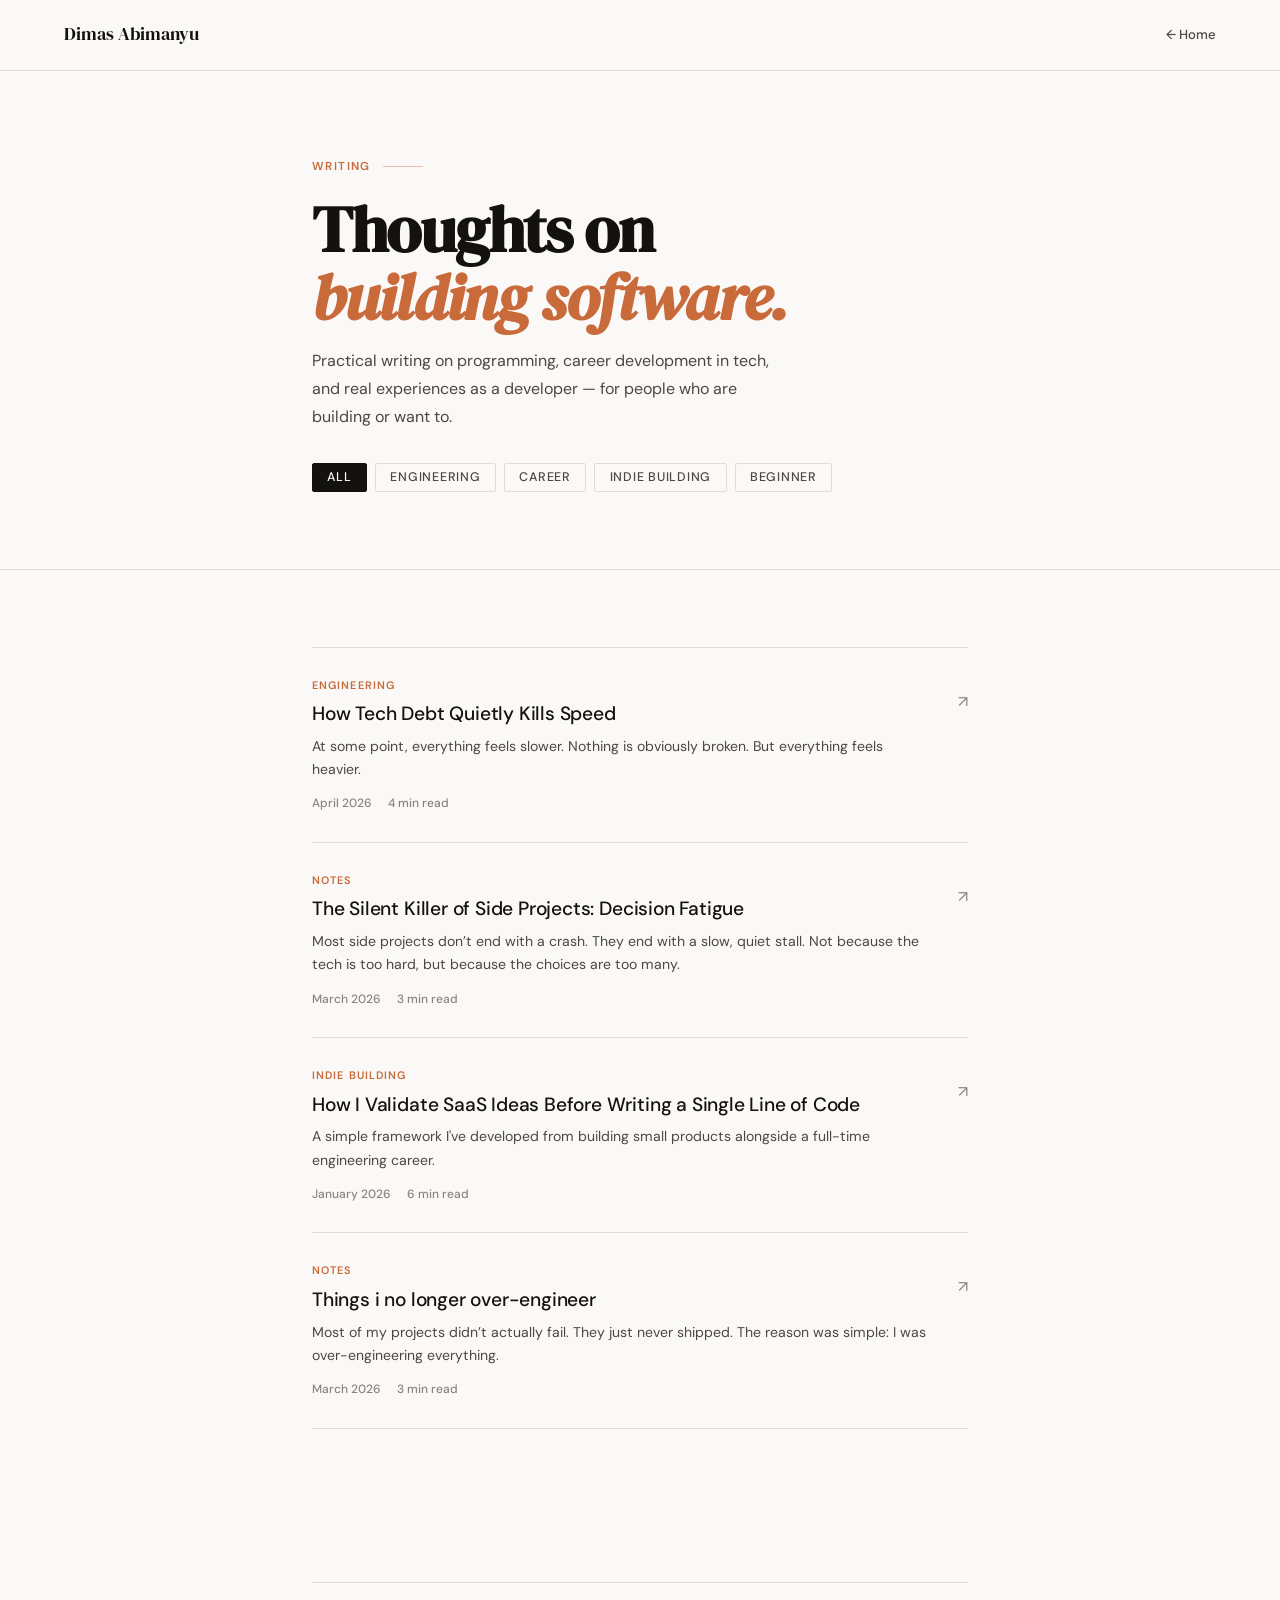
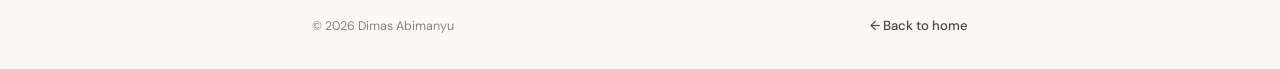
==== blog/index.html @ 1266502e "fixed folder structure for better slug for production" ====
<!doctype html>
<html lang="en">
  <head>
    <meta charset="UTF-8" />
    <meta name="viewport" content="width=device-width, initial-scale=1.0" />
    <title>Writing — Dimas Abimanyu</title>
    <link rel="preconnect" href="https://fonts.googleapis.com" />
    <link rel="preconnect" href="https://fonts.gstatic.com" crossorigin />
    <link
      href="https://fonts.googleapis.com/css2?family=DM+Serif+Display:ital@0;1&family=DM+Sans:ital,opsz,wght@0,9..40,300;0,9..40,400;0,9..40,500;1,9..40,300&display=swap"
      rel="stylesheet"
    />
    <style>
      *,
      *::before,
      *::after {
        box-sizing: border-box;
        margin: 0;
        padding: 0;
      }
      :root {
        --ink: #141210;
        --ink-muted: #4a4744;
        --ink-faint: #8a8480;
        --paper: #faf9f7;
        --paper-warm: #f2f0ec;
        --accent: #c96a3a;
        --accent-light: #f5ede7;
        --border: #e0ddd8;
        --font-display: "DM Serif Display", Georgia, serif;
        --font-body: "DM Sans", system-ui, sans-serif;
        --max-w: 720px;
        --gap: clamp(2.5rem, 6vw, 5rem);
      }
      html {
        scroll-behavior: smooth;
      }
      body {
        background: var(--paper);
        color: var(--ink);
        font-family: var(--font-body);
        font-size: 1rem;
        line-height: 1.7;
        font-weight: 400;
        -webkit-font-smoothing: antialiased;
      }
      ::-webkit-scrollbar {
        width: 4px;
      }
      ::-webkit-scrollbar-track {
        background: var(--paper);
      }
      ::-webkit-scrollbar-thumb {
        background: var(--ink-faint);
        border-radius: 2px;
      }

      nav {
        position: fixed;
        top: 0;
        left: 0;
        right: 0;
        z-index: 100;
        display: flex;
        align-items: center;
        justify-content: space-between;
        padding: 1.25rem clamp(1.5rem, 6vw, 4rem);
        background: rgba(250, 249, 247, 0.92);
        backdrop-filter: blur(12px);
        border-bottom: 1px solid var(--border);
      }
      .nav-logo {
        font-family: var(--font-display);
        font-size: 1.1rem;
        color: var(--ink);
        text-decoration: none;
      }
      .nav-back {
        font-size: 0.82rem;
        font-weight: 500;
        color: var(--ink-muted);
        text-decoration: none;
        display: flex;
        align-items: center;
        gap: 0.4rem;
        transition: color 0.2s;
      }
      .nav-back:hover {
        color: var(--accent);
      }

      .container {
        max-width: var(--max-w);
        margin: 0 auto;
        padding: 0 clamp(1.5rem, 6vw, 2rem);
      }

      /* PAGE HEADER */
      .page-header {
        padding-top: calc(var(--gap) + 5rem);
        padding-bottom: var(--gap);
        border-bottom: 1px solid var(--border);
      }
      .page-eyebrow {
        font-size: 0.72rem;
        font-weight: 600;
        letter-spacing: 0.12em;
        text-transform: uppercase;
        color: var(--accent);
        margin-bottom: 1.25rem;
        display: flex;
        align-items: center;
        gap: 0.75rem;
      }
      .page-eyebrow::after {
        content: "";
        display: block;
        height: 1px;
        width: 40px;
        background: var(--accent);
        opacity: 0.4;
      }
      .page-title {
        font-family: var(--font-display);
        font-size: clamp(2.5rem, 7vw, 4rem);
        line-height: 1.05;
        letter-spacing: -0.02em;
        color: var(--ink);
        margin-bottom: 1rem;
      }
      .page-title em {
        font-style: italic;
        color: var(--accent);
      }
      .page-sub {
        font-size: 1rem;
        color: var(--ink-muted);
        max-width: 480px;
        line-height: 1.75;
      }

      /* FILTER TABS */
      .filter-row {
        display: flex;
        gap: 0.5rem;
        flex-wrap: wrap;
        padding: 2rem 0 0;
      }
      .filter-btn {
        font-size: 0.78rem;
        font-weight: 500;
        letter-spacing: 0.06em;
        text-transform: uppercase;
        padding: 0.35rem 0.9rem;
        border: 1px solid var(--border);
        background: transparent;
        color: var(--ink-muted);
        border-radius: 2px;
        cursor: pointer;
        transition: all 0.2s;
        font-family: var(--font-body);
      }
      .filter-btn:hover,
      .filter-btn.active {
        background: var(--ink);
        color: var(--paper);
        border-color: var(--ink);
      }

      /* ARTICLE LIST */
      .articles {
        padding: var(--gap) 0;
      }
      .article-item {
        display: grid;
        grid-template-columns: 1fr auto;
        gap: 1.5rem;
        align-items: start;
        padding: 1.75rem 0;
        border-bottom: 1px solid var(--border);
        text-decoration: none;
        color: inherit;
      }
      .article-item:first-child {
        border-top: 1px solid var(--border);
      }
      .article-tag {
        font-size: 0.68rem;
        font-weight: 600;
        letter-spacing: 0.1em;
        text-transform: uppercase;
        color: var(--accent);
        margin-bottom: 0.5rem;
      }
      .article-title {
        font-size: 1.2rem;
        font-weight: 500;
        line-height: 1.3;
        color: var(--ink);
        margin-bottom: 0.5rem;
        letter-spacing: -0.01em;
        transition: color 0.2s;
      }
      .article-item:hover .article-title {
        color: var(--accent);
      }
      .article-excerpt {
        font-size: 0.88rem;
        color: var(--ink-muted);
        line-height: 1.65;
        margin-bottom: 0.75rem;
      }
      .article-meta {
        font-size: 0.75rem;
        color: var(--ink-faint);
        font-weight: 500;
        display: flex;
        gap: 1rem;
      }
      .article-arrow {
        font-size: 1rem;
        color: var(--ink-faint);
        padding-top: 0.75rem;
        transition:
          transform 0.2s,
          color 0.2s;
        flex-shrink: 0;
      }
      .article-item:hover .article-arrow {
        transform: translate(3px, -3px);
        color: var(--accent);
      }

      footer {
        padding: 2rem 0;
        display: flex;
        align-items: center;
        justify-content: space-between;
        border-top: 1px solid var(--border);
        margin-top: var(--gap);
      }
      .footer-copy {
        font-size: 0.78rem;
        color: var(--ink-faint);
      }

      @media (max-width: 520px) {
        .article-arrow {
          display: none;
        }
        .article-item {
          grid-template-columns: 1fr;
        }
      }
    </style>
  </head>
  <body>
    <nav>
      <a href="index.html" class="nav-logo">Dimas Abimanyu</a>
      <a href="index.html" class="nav-back">← Home</a>
    </nav>

    <div class="page-header">
      <div class="container">
        <p class="page-eyebrow">Writing</p>
        <h1 class="page-title">Thoughts on<br /><em>building software.</em></h1>
        <p class="page-sub">
          Practical writing on programming, career development in tech, and real
          experiences as a developer — for people who are building or want to.
        </p>
        <div class="filter-row">
          <button
            class="filter-btn active"
            onclick="filterArticles('all', this)"
          >
            All
          </button>
          <button
            class="filter-btn"
            onclick="filterArticles('Engineering', this)"
          >
            Engineering
          </button>
          <button class="filter-btn" onclick="filterArticles('Career', this)">
            Career
          </button>
          <button
            class="filter-btn"
            onclick="filterArticles('Indie Building', this)"
          >
            Indie Building
          </button>
          <button class="filter-btn" onclick="filterArticles('Beginner', this)">
            Beginner
          </button>
        </div>
      </div>
    </div>

    <div class="container">
      <div class="articles" id="article-list">
        <!--
        =====================================================================
        HOW TO ADD A NEW ARTICLE:
        1. Duplicate the <a class="article-item"> block below.
        2. Update: href, data-tag, .article-tag, .article-title,
                   .article-excerpt, date, and read time.
        3. Create the matching article HTML file (copy article-template.html).
        4. Add the new entry at the TOP of this list (newest first).
        =====================================================================
      -->

        <a
          href="../articles/how-tech-debt-quietly-kills-speed"
          class="article-item"
          data-tag="Engineering"
        >
          <div>
            <p class="article-tag">Engineering</p>
            <p class="article-title">How Tech Debt Quietly Kills Speed</p>
            <p class="article-excerpt">
              At some point, everything feels slower. Nothing is obviously
              broken. But everything feels heavier.
            </p>
            <div class="article-meta">
              <span>April 2026</span>
              <span>4 min read</span>
            </div>
          </div>
          <span class="article-arrow">↗</span>
        </a>

        <a
          href="../articles/the-silent-killer-of-side-projects"
          class="article-item"
          data-tag="Notes"
        >
          <div>
            <p class="article-tag">Notes</p>
            <p class="article-title">
              The Silent Killer of Side Projects: Decision Fatigue
            </p>
            <p class="article-excerpt">
              Most side projects don’t end with a crash. They end with a slow,
              quiet stall. Not because the tech is too hard, but because the
              choices are too many.
            </p>
            <div class="article-meta">
              <span>March 2026</span>
              <span>3 min read</span>
            </div>
          </div>
          <span class="article-arrow">↗</span>
        </a>

        <a
          href="article-validate-saas"
          class="article-item"
          data-tag="Indie Building"
        >
          <div>
            <p class="article-tag">Indie Building</p>
            <p class="article-title">
              How I Validate SaaS Ideas Before Writing a Single Line of Code
            </p>
            <p class="article-excerpt">
              A simple framework I've developed from building small products
              alongside a full-time engineering career.
            </p>
            <div class="article-meta">
              <span>January 2026</span>
              <span>6 min read</span>
            </div>
          </div>
          <span class="article-arrow">↗</span>
        </a>

        <a
          href="../articles/things-i-no-longer-over-engineer"
          class="article-item"
          data-tag="Beginner"
        >
          <div>
            <p class="article-tag">Notes</p>
            <p class="article-title">Things i no longer over-engineer</p>
            <p class="article-excerpt">
              Most of my projects didn’t actually fail. They just never shipped.
              The reason was simple: I was over-engineering everything.
            </p>
            <div class="article-meta">
              <span>March 2026</span>
              <span>3 min read</span>
            </div>
          </div>
          <span class="article-arrow">↗</span>
        </a>
      </div>

      <footer>
        <span class="footer-copy">© 2026 Dimas Abimanyu</span>
        <a href="index.html" class="nav-back">← Back to home</a>
      </footer>
    </div>

    <script>
      function filterArticles(tag, btn) {
        document
          .querySelectorAll(".filter-btn")
          .forEach((b) => b.classList.remove("active"));
        btn.classList.add("active");
        document.querySelectorAll(".article-item").forEach((item) => {
          item.style.display =
            tag === "all" || item.dataset.tag === tag ? "grid" : "none";
        });
      }
    </script>
  </body>
</html>
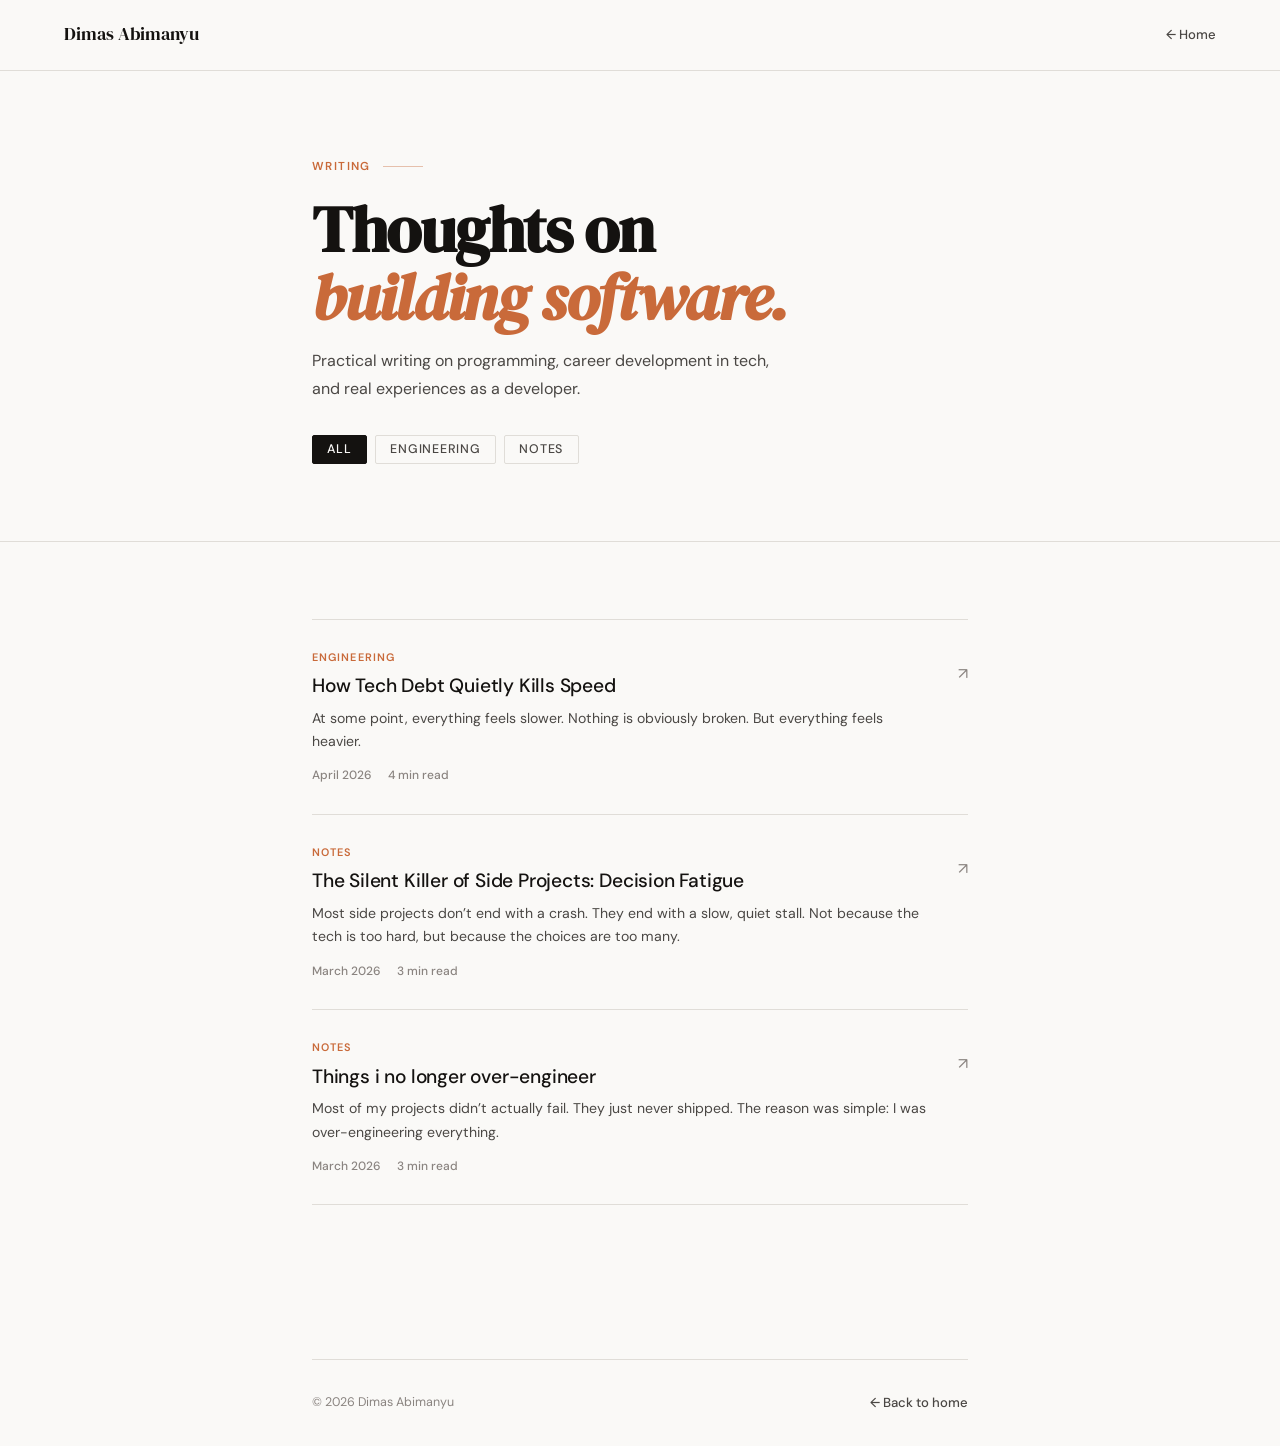
==== commit 162c2b65: "remove an uncomplete article" ====
--- a/blog/index.html
+++ b/blog/index.html
@@ -266,7 +266,7 @@
         <h1 class="page-title">Thoughts on<br /><em>building software.</em></h1>
         <p class="page-sub">
           Practical writing on programming, career development in tech, and real
-          experiences as a developer — for people who are building or want to.
+          experiences as a developer.
         </p>
         <div class="filter-row">
           <button
@@ -281,17 +281,8 @@
           >
             Engineering
           </button>
-          <button class="filter-btn" onclick="filterArticles('Career', this)">
-            Career
-          </button>
-          <button
-            class="filter-btn"
-            onclick="filterArticles('Indie Building', this)"
-          >
-            Indie Building
-          </button>
-          <button class="filter-btn" onclick="filterArticles('Beginner', this)">
-            Beginner
+          <button class="filter-btn" onclick="filterArticles('Notes', this)">
+            Notes
           </button>
         </div>
       </div>
@@ -354,28 +345,6 @@
         </a>
 
         <a
-          href="article-validate-saas"
-          class="article-item"
-          data-tag="Indie Building"
-        >
-          <div>
-            <p class="article-tag">Indie Building</p>
-            <p class="article-title">
-              How I Validate SaaS Ideas Before Writing a Single Line of Code
-            </p>
-            <p class="article-excerpt">
-              A simple framework I've developed from building small products
-              alongside a full-time engineering career.
-            </p>
-            <div class="article-meta">
-              <span>January 2026</span>
-              <span>6 min read</span>
-            </div>
-          </div>
-          <span class="article-arrow">↗</span>
-        </a>
-
-        <a
           href="../articles/things-i-no-longer-over-engineer"
           class="article-item"
           data-tag="Beginner"
